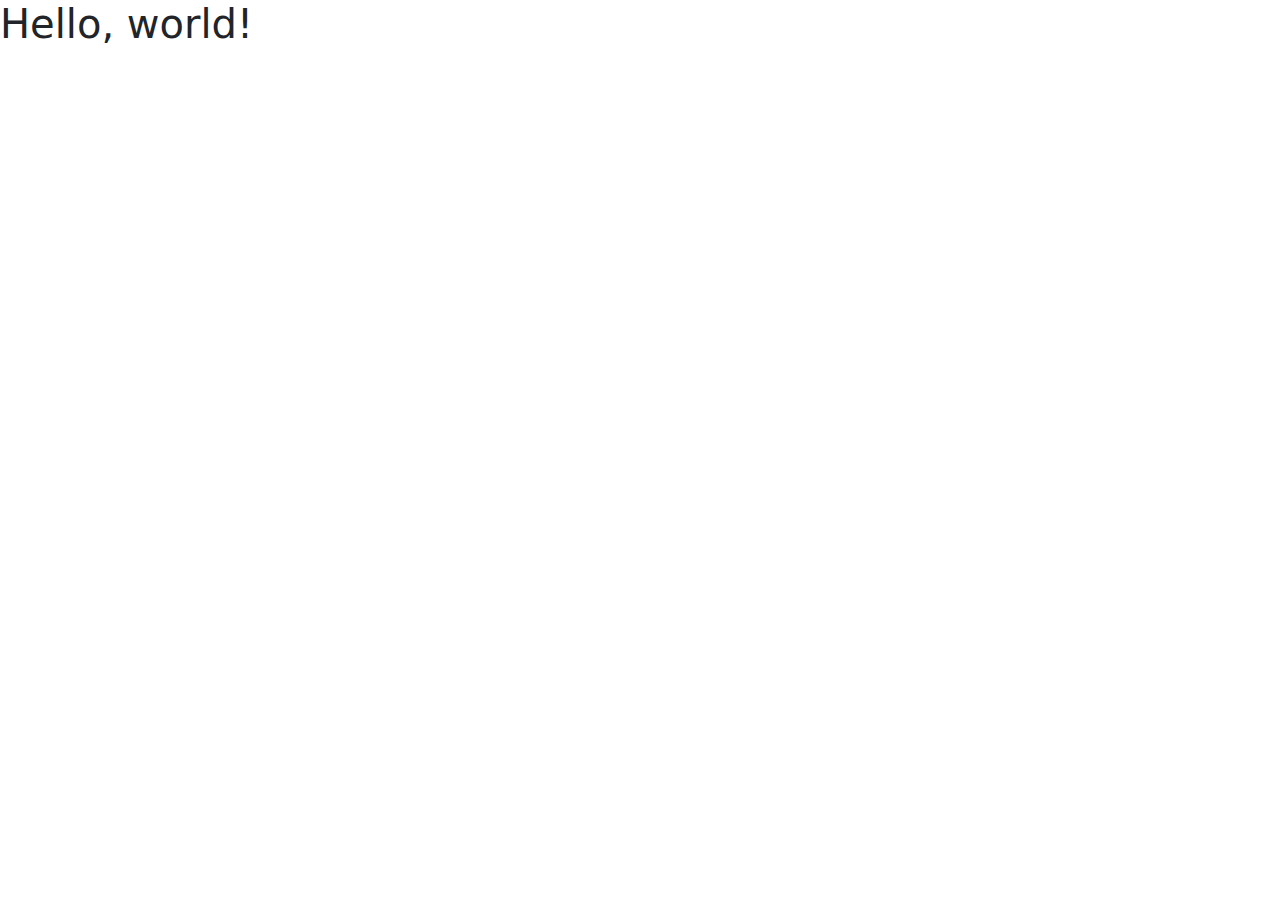
==== index.html @ 9728a0a4 "Homepage" ====
<!DOCTYPE html>
<html lang="en">
<head>
    <meta charset="UTF-8">
    <meta name="viewport" content="width=device-width, initial-scale=1.0">
    <meta http-equiv="refresh" content="0; url=statistics.html">
    <title>Redirecting...</title>
</head>
<body>
    <p>If you are not redirected automatically, follow this <a href="statistics.html">link to the main page</a>.</p>
</body>
</html>
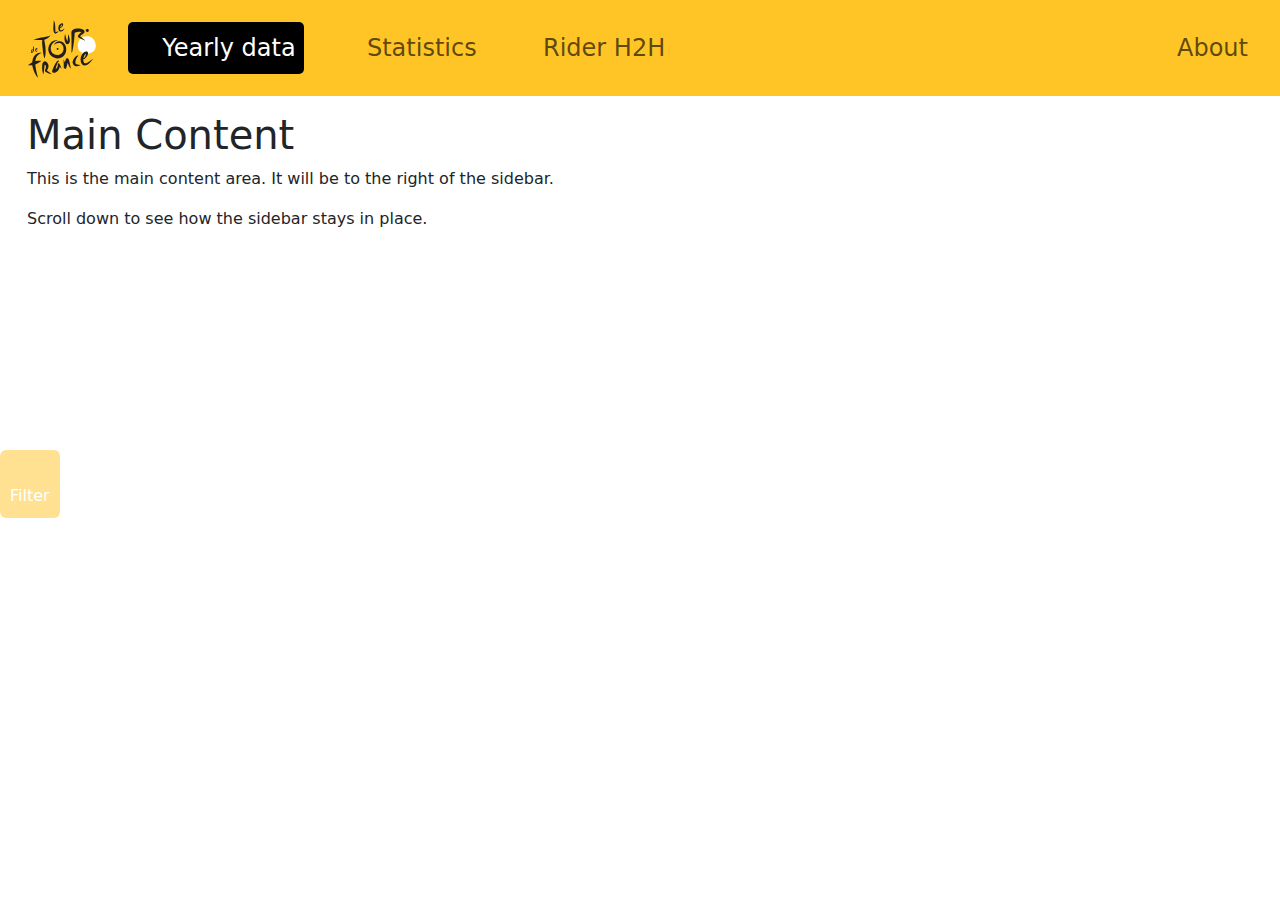
==== commit eff1911a: "Update idea" ====
--- a/index.html
+++ b/index.html
@@ -3,10 +3,10 @@
 <head>
     <meta charset="UTF-8">
     <meta name="viewport" content="width=device-width, initial-scale=1.0">
-    <meta http-equiv="refresh" content="0; url=statistics.html">
+    <meta http-equiv="refresh" content="0; url=yearlydata.html">
     <title>Redirecting...</title>
 </head>
 <body>
-    <p>If you are not redirected automatically, follow this <a href="statistics.html">link to the main page</a>.</p>
+    <p>If you are not redirected automatically, follow this <a href="yearlydata.html">link to the main page</a>.</p>
 </body>
 </html>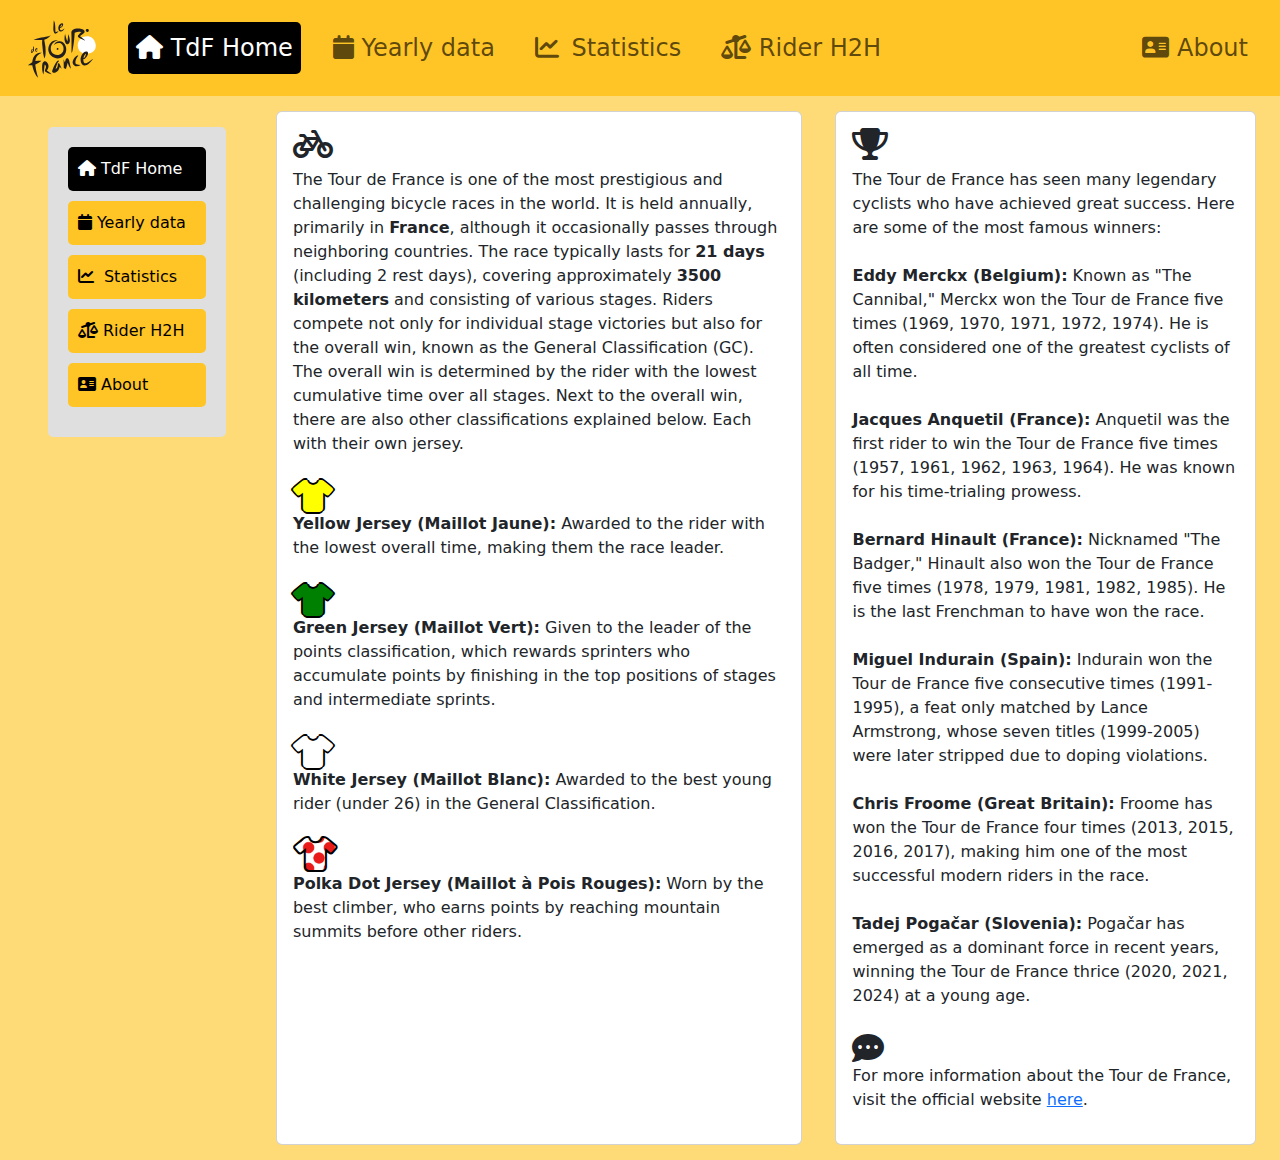
==== commit 2baca40e: "Change website layout + info = home" ====
--- a/index.html
+++ b/index.html
@@ -3,10 +3,10 @@
 <head>
     <meta charset="UTF-8">
     <meta name="viewport" content="width=device-width, initial-scale=1.0">
-    <meta http-equiv="refresh" content="0; url=yearlydata.html">
+    <meta http-equiv="refresh" content="0; url=info.html">
     <title>Redirecting...</title>
 </head>
 <body>
-    <p>If you are not redirected automatically, follow this <a href="yearlydata.html">link to the main page</a>.</p>
+    <p>If you are not redirected automatically, follow this <a href="info.html">link to the main page</a>.</p>
 </body>
 </html>